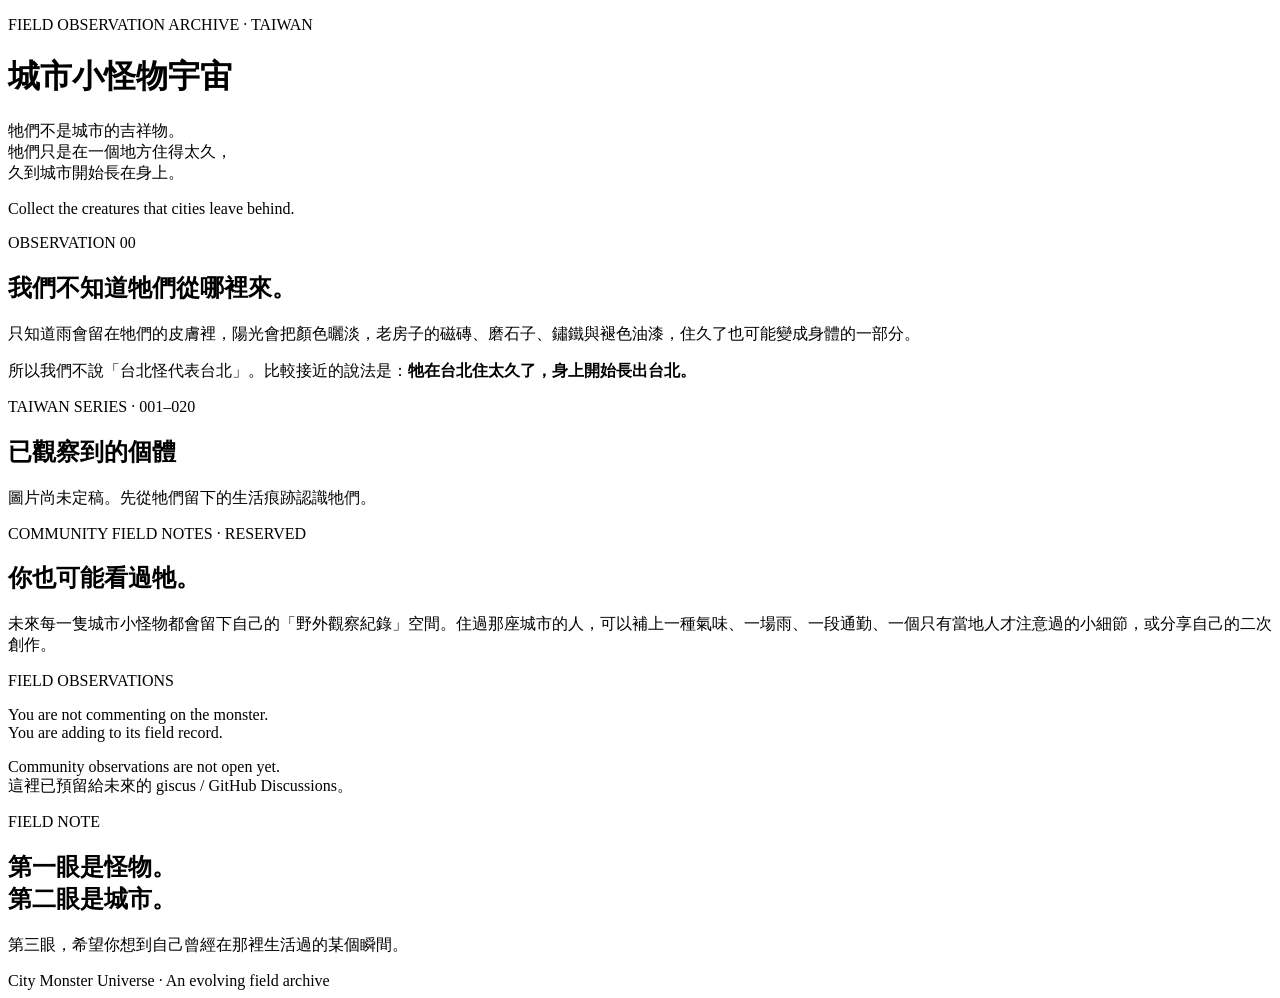
==== docs/index.html @ 3a5c2b51 "Publish site from docs for GitHub Pages" ====
<!doctype html>
<html lang="zh-Hant">
<head>
<meta charset="utf-8">
<meta name="viewport" content="width=device-width,initial-scale=1">
<title>City Monster Universe — 城市小怪物宇宙</title>
<meta name="description" content="城市小怪物宇宙：收集城市長期留在不明生物身上的生活痕跡。">
<link rel="stylesheet" href="style.css">
</head>
<body>
<header class="hero">
  <p class="eyebrow">FIELD OBSERVATION ARCHIVE · TAIWAN</p>
  <h1>城市小怪物宇宙</h1>
  <p class="lead">牠們不是城市的吉祥物。<br>牠們只是在一個地方住得太久，<br>久到城市開始長在身上。</p>
  <p class="motto">Collect the creatures that cities leave behind.</p>
</header>

<main>
<section class="story">
  <span class="number">OBSERVATION 00</span>
  <h2>我們不知道牠們從哪裡來。</h2>
  <p>只知道雨會留在牠們的皮膚裡，陽光會把顏色曬淡，老房子的磁磚、磨石子、鏽鐵與褪色油漆，住久了也可能變成身體的一部分。</p>
  <p>所以我們不說「台北怪代表台北」。比較接近的說法是：<strong>牠在台北住太久了，身上開始長出台北。</strong></p>
</section>

<section class="collection">
  <div class="section-head"><span class="number">TAIWAN SERIES · 001–020</span><h2>已觀察到的個體</h2><p>圖片尚未定稿。先從牠們留下的生活痕跡認識牠們。</p></div>
  <div id="cards" class="cards"></div>
</section>

<section class="story community">
  <span class="number">COMMUNITY FIELD NOTES · RESERVED</span>
  <h2>你也可能看過牠。</h2>
  <p>未來每一隻城市小怪物都會留下自己的「野外觀察紀錄」空間。住過那座城市的人，可以補上一種氣味、一場雨、一段通勤、一個只有當地人才注意過的小細節，或分享自己的二次創作。</p>
  <div class="observation-box">
    <span class="id">FIELD OBSERVATIONS</span>
    <p class="observation-quote">You are not commenting on the monster.<br>You are adding to its field record.</p>
    <p class="placeholder">Community observations are not open yet.<br>這裡已預留給未來的 giscus / GitHub Discussions。</p>
  </div>
</section>

<section class="story closing">
  <span class="number">FIELD NOTE</span>
  <h2>第一眼是怪物。<br>第二眼是城市。</h2>
  <p>第三眼，希望你想到自己曾經在那裡生活過的某個瞬間。</p>
</section>
</main>
<footer>City Monster Universe · An evolving field archive</footer>
<script src="monsters.js"></script>
</body>
</html>
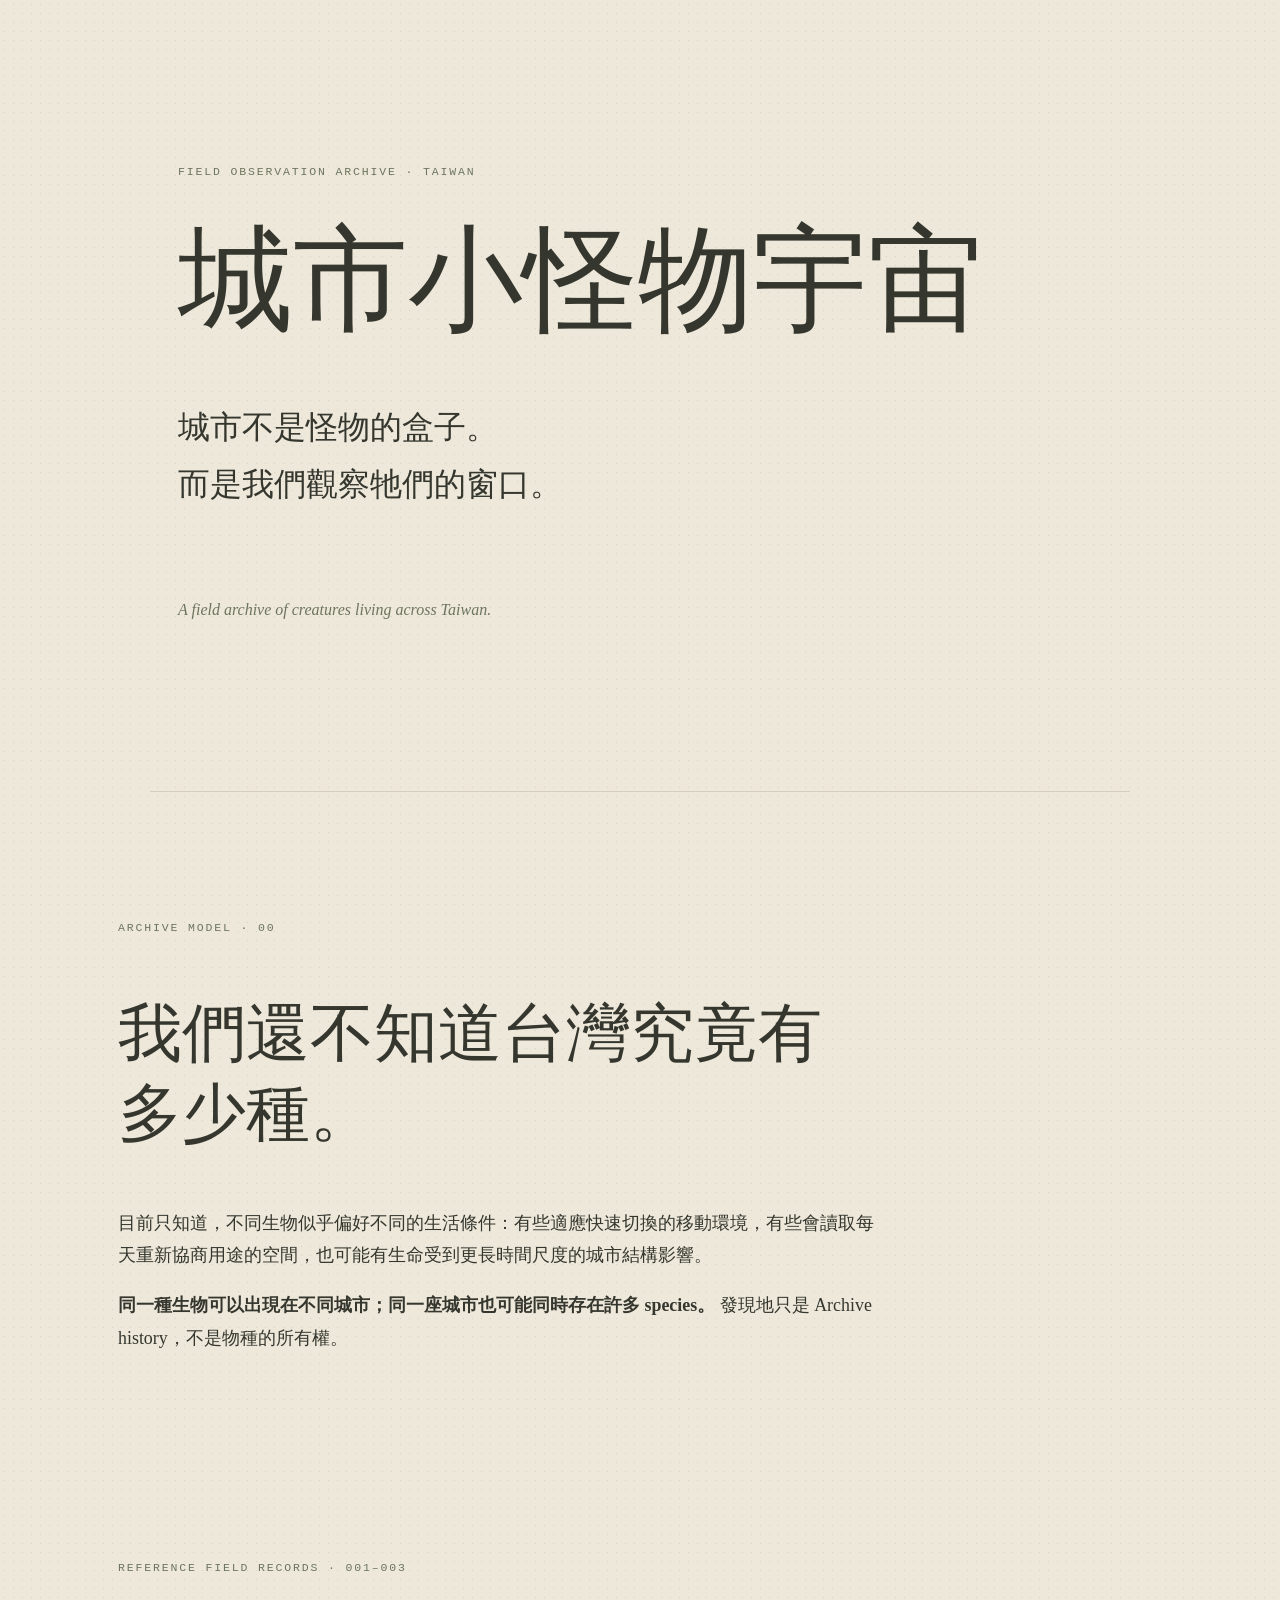
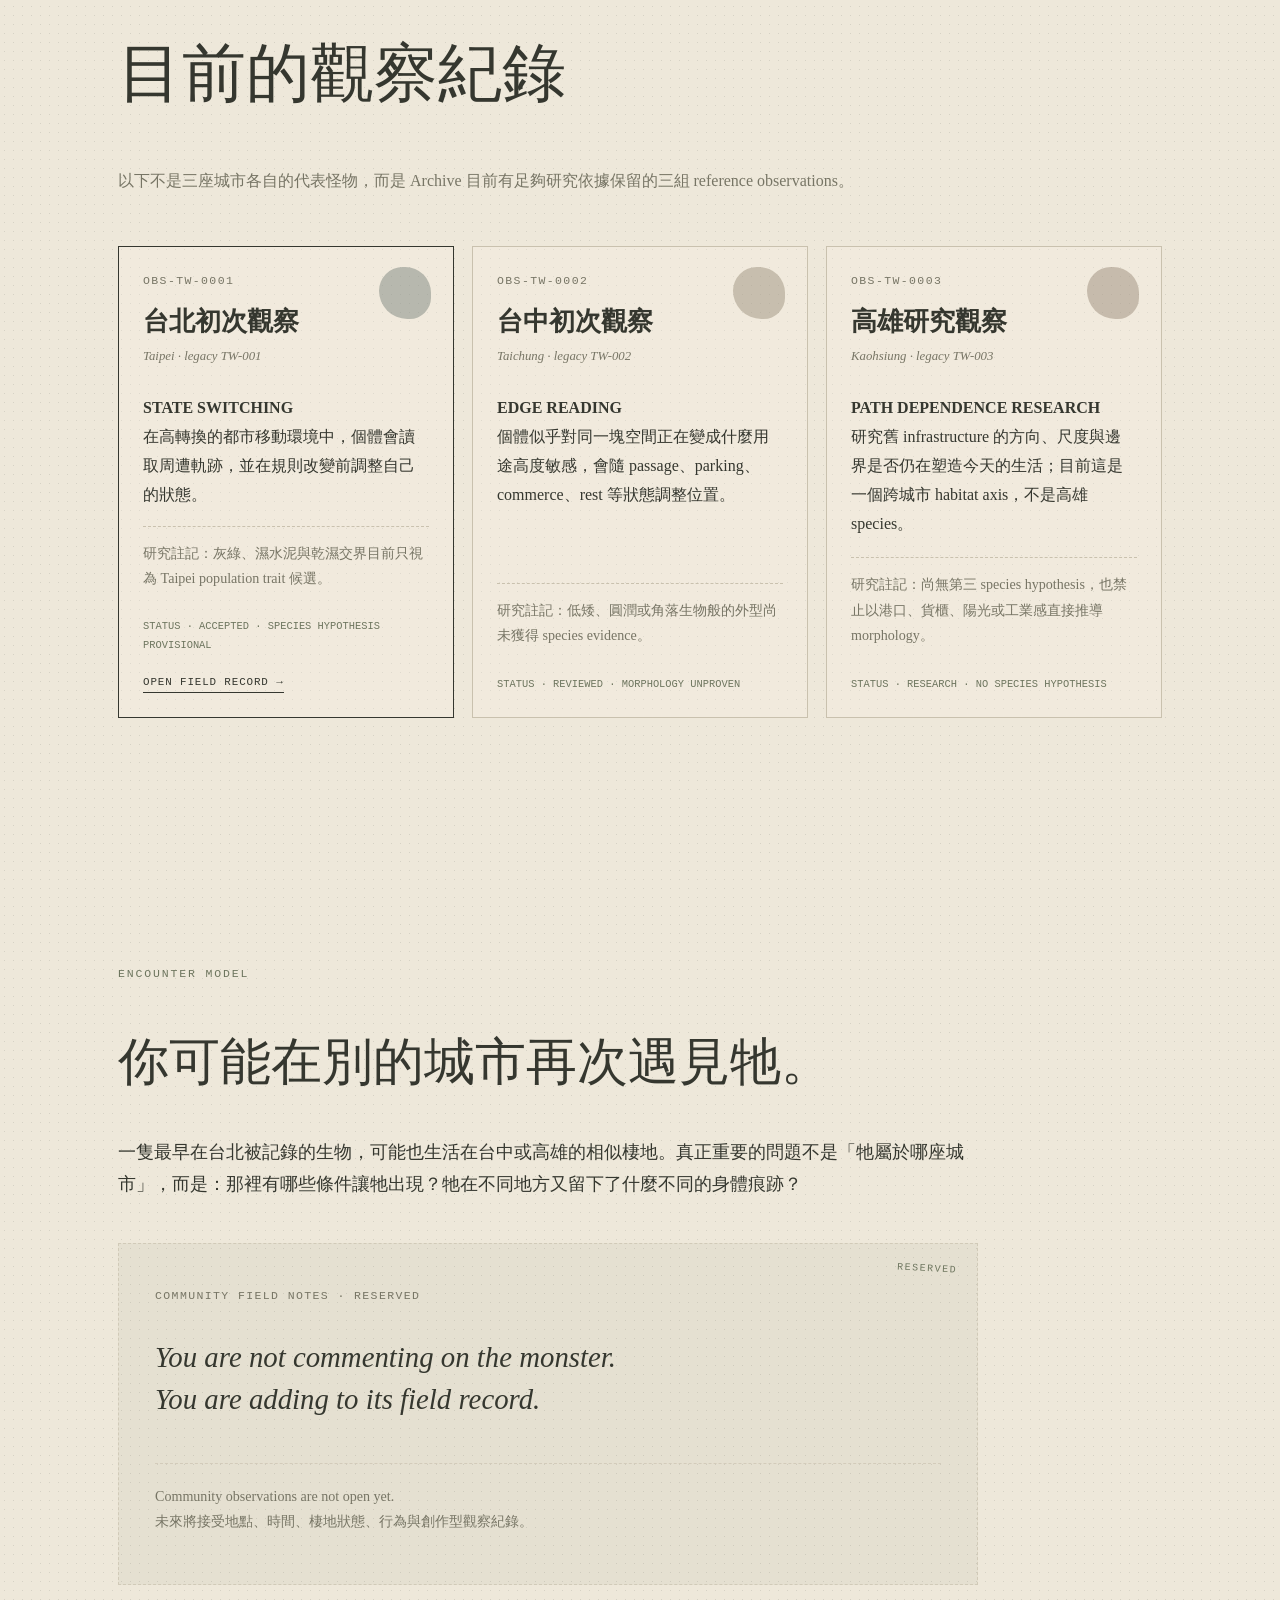
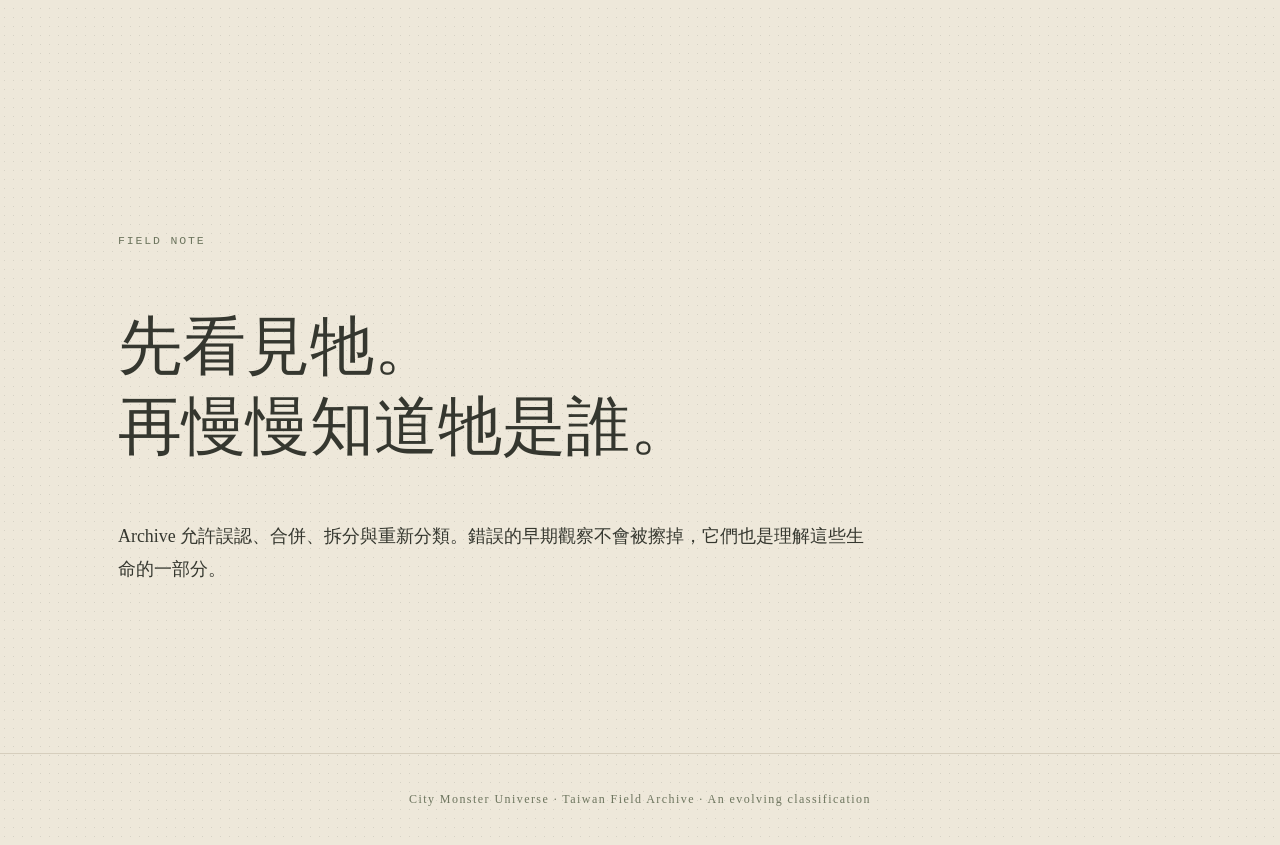
==== commit 5da73652: "Align homepage with field archive encounter model" ====
--- a/docs/index.html
+++ b/docs/index.html
@@ -3,49 +3,53 @@
 <head>
 <meta charset="utf-8">
 <meta name="viewport" content="width=device-width,initial-scale=1">
-<title>City Monster Universe — 城市小怪物宇宙</title>
-<meta name="description" content="城市小怪物宇宙：收集城市長期留在不明生物身上的生活痕跡。">
+<title>City Monster Universe — Taiwan Field Archive</title>
+<meta name="description" content="Taiwan Field Archive：記錄生活環境中尚未完全被分類的不明生物、棲地與目擊紀錄。">
 <link rel="stylesheet" href="style.css">
 </head>
 <body>
 <header class="hero">
   <p class="eyebrow">FIELD OBSERVATION ARCHIVE · TAIWAN</p>
   <h1>城市小怪物宇宙</h1>
-  <p class="lead">牠們不是城市的吉祥物。<br>牠們只是在一個地方住得太久，<br>久到城市開始長在身上。</p>
-  <p class="motto">Collect the creatures that cities leave behind.</p>
+  <p class="lead">城市不是怪物的盒子。<br>而是我們觀察牠們的窗口。</p>
+  <p class="motto">A field archive of creatures living across Taiwan.</p>
 </header>
 
 <main>
 <section class="story">
-  <span class="number">OBSERVATION 00</span>
-  <h2>我們不知道牠們從哪裡來。</h2>
-  <p>只知道雨會留在牠們的皮膚裡，陽光會把顏色曬淡，老房子的磁磚、磨石子、鏽鐵與褪色油漆，住久了也可能變成身體的一部分。</p>
-  <p>所以我們不說「台北怪代表台北」。比較接近的說法是：<strong>牠在台北住太久了，身上開始長出台北。</strong></p>
+  <span class="number">ARCHIVE MODEL · 00</span>
+  <h2>我們還不知道台灣究竟有多少種。</h2>
+  <p>目前只知道，不同生物似乎偏好不同的生活條件：有些適應快速切換的移動環境，有些會讀取每天重新協商用途的空間，也可能有生命受到更長時間尺度的城市結構影響。</p>
+  <p><strong>同一種生物可以出現在不同城市；同一座城市也可能同時存在許多 species。</strong> 發現地只是 Archive history，不是物種的所有權。</p>
 </section>
 
 <section class="collection">
-  <div class="section-head"><span class="number">TAIWAN SERIES · 001–020</span><h2>已觀察到的個體</h2><p>圖片尚未定稿。先從牠們留下的生活痕跡認識牠們。</p></div>
+  <div class="section-head">
+    <span class="number">REFERENCE FIELD RECORDS · 001–003</span>
+    <h2>目前的觀察紀錄</h2>
+    <p>以下不是三座城市各自的代表怪物，而是 Archive 目前有足夠研究依據保留的三組 reference observations。</p>
+  </div>
   <div id="cards" class="cards"></div>
 </section>
 
 <section class="story community">
-  <span class="number">COMMUNITY FIELD NOTES · RESERVED</span>
-  <h2>你也可能看過牠。</h2>
-  <p>未來每一隻城市小怪物都會留下自己的「野外觀察紀錄」空間。住過那座城市的人，可以補上一種氣味、一場雨、一段通勤、一個只有當地人才注意過的小細節，或分享自己的二次創作。</p>
+  <span class="number">ENCOUNTER MODEL</span>
+  <h2>你可能在別的城市再次遇見牠。</h2>
+  <p>一隻最早在台北被記錄的生物，可能也生活在台中或高雄的相似棲地。真正重要的問題不是「牠屬於哪座城市」，而是：那裡有哪些條件讓牠出現？牠在不同地方又留下了什麼不同的身體痕跡？</p>
   <div class="observation-box">
-    <span class="id">FIELD OBSERVATIONS</span>
+    <span class="id">COMMUNITY FIELD NOTES · RESERVED</span>
     <p class="observation-quote">You are not commenting on the monster.<br>You are adding to its field record.</p>
-    <p class="placeholder">Community observations are not open yet.<br>這裡已預留給未來的 giscus / GitHub Discussions。</p>
+    <p class="placeholder">Community observations are not open yet.<br>未來將接受地點、時間、棲地狀態、行為與創作型觀察紀錄。</p>
   </div>
 </section>
 
 <section class="story closing">
   <span class="number">FIELD NOTE</span>
-  <h2>第一眼是怪物。<br>第二眼是城市。</h2>
-  <p>第三眼，希望你想到自己曾經在那裡生活過的某個瞬間。</p>
+  <h2>先看見牠。<br>再慢慢知道牠是誰。</h2>
+  <p>Archive 允許誤認、合併、拆分與重新分類。錯誤的早期觀察不會被擦掉，它們也是理解這些生命的一部分。</p>
 </section>
 </main>
-<footer>City Monster Universe · An evolving field archive</footer>
+<footer>City Monster Universe · Taiwan Field Archive · An evolving classification</footer>
 <script src="monsters.js"></script>
 </body>
 </html>
--- a/docs/style.css
+++ b/docs/style.css
@@ -0,0 +1 @@
+:root{--paper:#eee8da;--ink:#35372f;--muted:#777565;--line:#c9c1ae;--moss:#6d755e;--rust:#9b7157;--species-ink:var(--ink);--species-shadow:#5d615b;--species-primary:var(--moss);--species-secondary:#9b8c72;--species-surface:#c9c1ae;--species-paper:var(--paper)}*{box-sizing:border-box}html,body{width:100%;max-width:100%;overflow-x:hidden}body{margin:0;background:var(--species-paper);color:var(--species-ink);font-family:Georgia,'Noto Serif TC','PingFang TC',serif;line-height:1.8;background-image:radial-gradient(color-mix(in srgb,var(--species-shadow) 16%,transparent) .7px,transparent .7px);background-size:9px 9px;transition:background-color .25s ease,color .25s ease}body.species-taipei{--species-ink:#22241f;--species-shadow:#343c35;--species-primary:#687168;--species-secondary:#96958a;--species-surface:#a99a78;--species-paper:#d7d1bf}a{color:inherit}.hero{min-height:88vh;display:flex;flex-direction:column;justify-content:center;max-width:980px;margin:auto;padding:72px 28px;border-bottom:1px solid color-mix(in srgb,var(--species-surface) 65%,transparent)}.eyebrow,.number{font-family:ui-monospace,SFMono-Regular,monospace;letter-spacing:.16em;font-size:.72rem;color:var(--species-primary)}h1{font-size:clamp(3rem,9vw,7.5rem);font-weight:500;line-height:1;margin:.25em 0}.lead{font-size:clamp(1.25rem,3vw,2rem);max-width:700px}.motto{margin-top:50px;font-style:italic;color:var(--species-primary)}main{max-width:1100px;margin:auto;padding:0 28px;width:100%}.story{max-width:760px;padding:120px 0}.story h2,.section-head h2{font-size:clamp(2rem,5vw,4rem);line-height:1.25;font-weight:500}.story p{font-size:1.12rem}.collection{padding:60px 0 120px}.section-head{margin-bottom:50px}.section-head p{color:var(--muted)}.cards{display:grid;grid-template-columns:repeat(auto-fit,minmax(250px,1fr));gap:18px}.card{border:1px solid var(--line);padding:24px;min-height:310px;display:flex;flex-direction:column;position:relative;background:#f5f0e644}.card.active{border-color:var(--ink)}.card:before{content:'';width:52px;height:52px;border-radius:48% 52% 43% 57%;background:var(--tone,var(--moss));opacity:.42;position:absolute;right:22px;top:20px}.id{font-family:ui-monospace,SFMono-Regular,monospace;font-size:.72rem;letter-spacing:.12em;color:var(--muted)}.card h3{font-size:1.65rem;margin:.4rem 0 0}.en{font-size:.8rem;color:var(--muted);font-style:italic}.personality{margin-top:26px}.trace{font-size:.88rem;color:var(--muted);margin-top:auto;border-top:1px dashed var(--line);padding-top:14px}.status{font-family:ui-monospace,SFMono-Regular,monospace;font-size:.65rem;color:var(--species-primary);margin-top:12px}.card-link{margin-top:18px;font-family:ui-monospace,SFMono-Regular,monospace;font-size:.68rem;letter-spacing:.08em;text-decoration:none;border-bottom:1px solid var(--ink);align-self:flex-start}.community{max-width:860px}.observation-box{margin-top:42px;border:1px dashed color-mix(in srgb,var(--species-surface) 70%,transparent);padding:36px;min-height:250px;background:color-mix(in srgb,var(--species-primary) 7%,transparent);position:relative}.observation-box:after{content:'RESERVED';position:absolute;right:20px;top:16px;font-family:ui-monospace,SFMono-Regular,monospace;font-size:.62rem;letter-spacing:.16em;color:var(--species-primary);transform:rotate(3deg)}.observation-quote{font-size:clamp(1.25rem,3vw,1.8rem)!important;font-style:italic;line-height:1.45}.placeholder{margin-top:42px!important;padding-top:20px;border-top:1px dashed color-mix(in srgb,var(--species-surface) 65%,transparent);color:var(--muted);font-size:.88rem!important}.closing{padding-bottom:150px}.field-nav{max-width:1100px;margin:auto;padding:24px 28px;display:flex;justify-content:space-between;border-bottom:1px solid color-mix(in srgb,var(--species-surface) 65%,transparent);font-family:ui-monospace,SFMono-Regular,monospace;font-size:.65rem;letter-spacing:.1em}.field-nav a{text-decoration:none}.record{max-width:1100px;min-width:0}.record-intro{min-height:62vh;display:flex;flex-direction:column;justify-content:center;max-width:820px;padding:80px 0 70px}.record-en{font-style:italic;color:var(--species-primary);margin-top:-1rem}.collected-plate{min-width:0;padding:0 0 110px;border-bottom:1px solid color-mix(in srgb,var(--species-surface) 65%,transparent)}.plate-heading{display:flex;justify-content:space-between;align-items:flex-end;gap:40px;margin-bottom:24px}.plate-heading p{max-width:540px;margin:0;color:var(--species-primary);font-style:italic;font-size:.92rem}.collected-plate figure{margin:0;padding:14px;border:1px solid color-mix(in srgb,var(--species-surface) 78%,transparent);background:color-mix(in srgb,var(--species-primary) 6%,transparent);width:100%;max-width:100%;min-width:0}.plate-scroll{width:100%;max-width:100%;min-width:0}.collected-plate img{display:block;width:100%;height:auto;max-width:100%}.collected-plate figcaption{padding:12px 4px 2px;font-family:ui-monospace,SFMono-Regular,monospace;font-size:.62rem;letter-spacing:.1em;color:var(--species-primary)}.record-hero{min-height:78vh;display:grid;grid-template-columns:1.1fr .9fr;gap:60px;align-items:center;border-bottom:1px solid color-mix(in srgb,var(--species-surface) 65%,transparent);padding:70px 0}.record-grid{display:grid;grid-template-columns:1fr 1fr;gap:70px;padding:120px 0;border-bottom:1px solid color-mix(in srgb,var(--species-surface) 65%,transparent)}.record-grid h2,.habits h2,.community h2{font-size:clamp(1.8rem,4vw,3.2rem);font-weight:500;line-height:1.25}.habits{padding:100px 0;border-bottom:1px solid color-mix(in srgb,var(--species-surface) 65%,transparent)}.habit-list{display:grid;grid-template-columns:1fr 1fr;gap:0 40px;margin-top:35px}.habit-list p{border-top:1px dashed color-mix(in srgb,var(--species-surface) 65%,transparent);padding:18px 0;margin:0}.palette-panel{padding:90px 0;border-bottom:1px solid color-mix(in srgb,var(--species-surface) 65%,transparent)}.palette-panel h2{font-size:clamp(1.8rem,4vw,3.2rem);font-weight:500;line-height:1.25;margin-bottom:12px}.palette-subtitle{color:var(--species-primary);font-style:italic}.swatches{display:grid;grid-template-columns:repeat(6,1fr);gap:10px;margin-top:34px}.swatch{min-height:150px;padding:14px;display:flex;flex-direction:column;justify-content:flex-end;border:1px solid color-mix(in srgb,var(--species-ink) 12%,transparent);font-family:ui-monospace,SFMono-Regular,monospace;font-size:.62rem;letter-spacing:.05em}.swatch strong{font-size:.68rem;margin-bottom:3px}.swatch.ink{background:#22241f;color:#d7d1bf}.swatch.shadow{background:#343c35;color:#d7d1bf}.swatch.primary{background:#687168;color:#f0ece2}.swatch.secondary{background:#96958a;color:#22241f}.swatch.surface{background:#a99a78;color:#22241f}.swatch.paper{background:#d7d1bf;color:#22241f}.field-entry{max-width:760px;margin:120px auto}.note-time{font-family:ui-monospace,SFMono-Regular,monospace;color:var(--species-primary);font-size:.8rem;margin-top:30px}.field-entry blockquote{margin:30px 0 0;padding:0 0 0 28px;border-left:1px solid var(--species-primary);font-size:1.25rem}.record-community{padding:100px 0;border-top:1px solid color-mix(in srgb,var(--species-surface) 65%,transparent)}.next-record{padding:60px 0 100px;border-top:1px solid color-mix(in srgb,var(--species-surface) 65%,transparent);color:var(--species-primary)}footer{border-top:1px solid color-mix(in srgb,var(--species-surface) 65%,transparent);padding:35px 28px;text-align:center;font-size:.75rem;letter-spacing:.12em;color:var(--species-primary)}@media(max-width:700px){main{padding:0 18px;max-width:100vw}.field-nav{padding:18px}.hero{min-height:80vh;padding-left:18px;padding-right:18px}.story{padding:80px 0}.card{min-height:280px}.observation-box{padding:22px}.record-intro{min-height:auto;padding:56px 0 46px}.record-intro h1{font-size:clamp(3.2rem,18vw,5rem)}.plate-heading{display:block}.plate-heading p{margin-top:12px}.collected-plate{padding-bottom:66px;max-width:100%;overflow:hidden}.collected-plate figure{padding:6px;overflow:hidden}.plate-scroll{width:100%;max-width:100%;overflow:hidden}.plate-scroll img{display:block;width:100%;max-width:100%;height:auto}.collected-plate figcaption{width:100%;max-width:100%;overflow-wrap:anywhere;padding:10px 6px 3px}.record-hero,.record-grid{grid-template-columns:minmax(0,1fr)}.record-grid{gap:42px;padding:72px 0}.record-grid>*{min-width:0}.habit-list{grid-template-columns:1fr}.field-nav span{display:none}.swatches{grid-template-columns:repeat(2,minmax(0,1fr))}.swatch{min-width:0;min-height:112px}.field-entry{margin:84px auto}.field-entry blockquote{font-size:1.08rem;padding-left:18px}.record-community{padding:78px 0}.next-record{padding-bottom:72px}}
